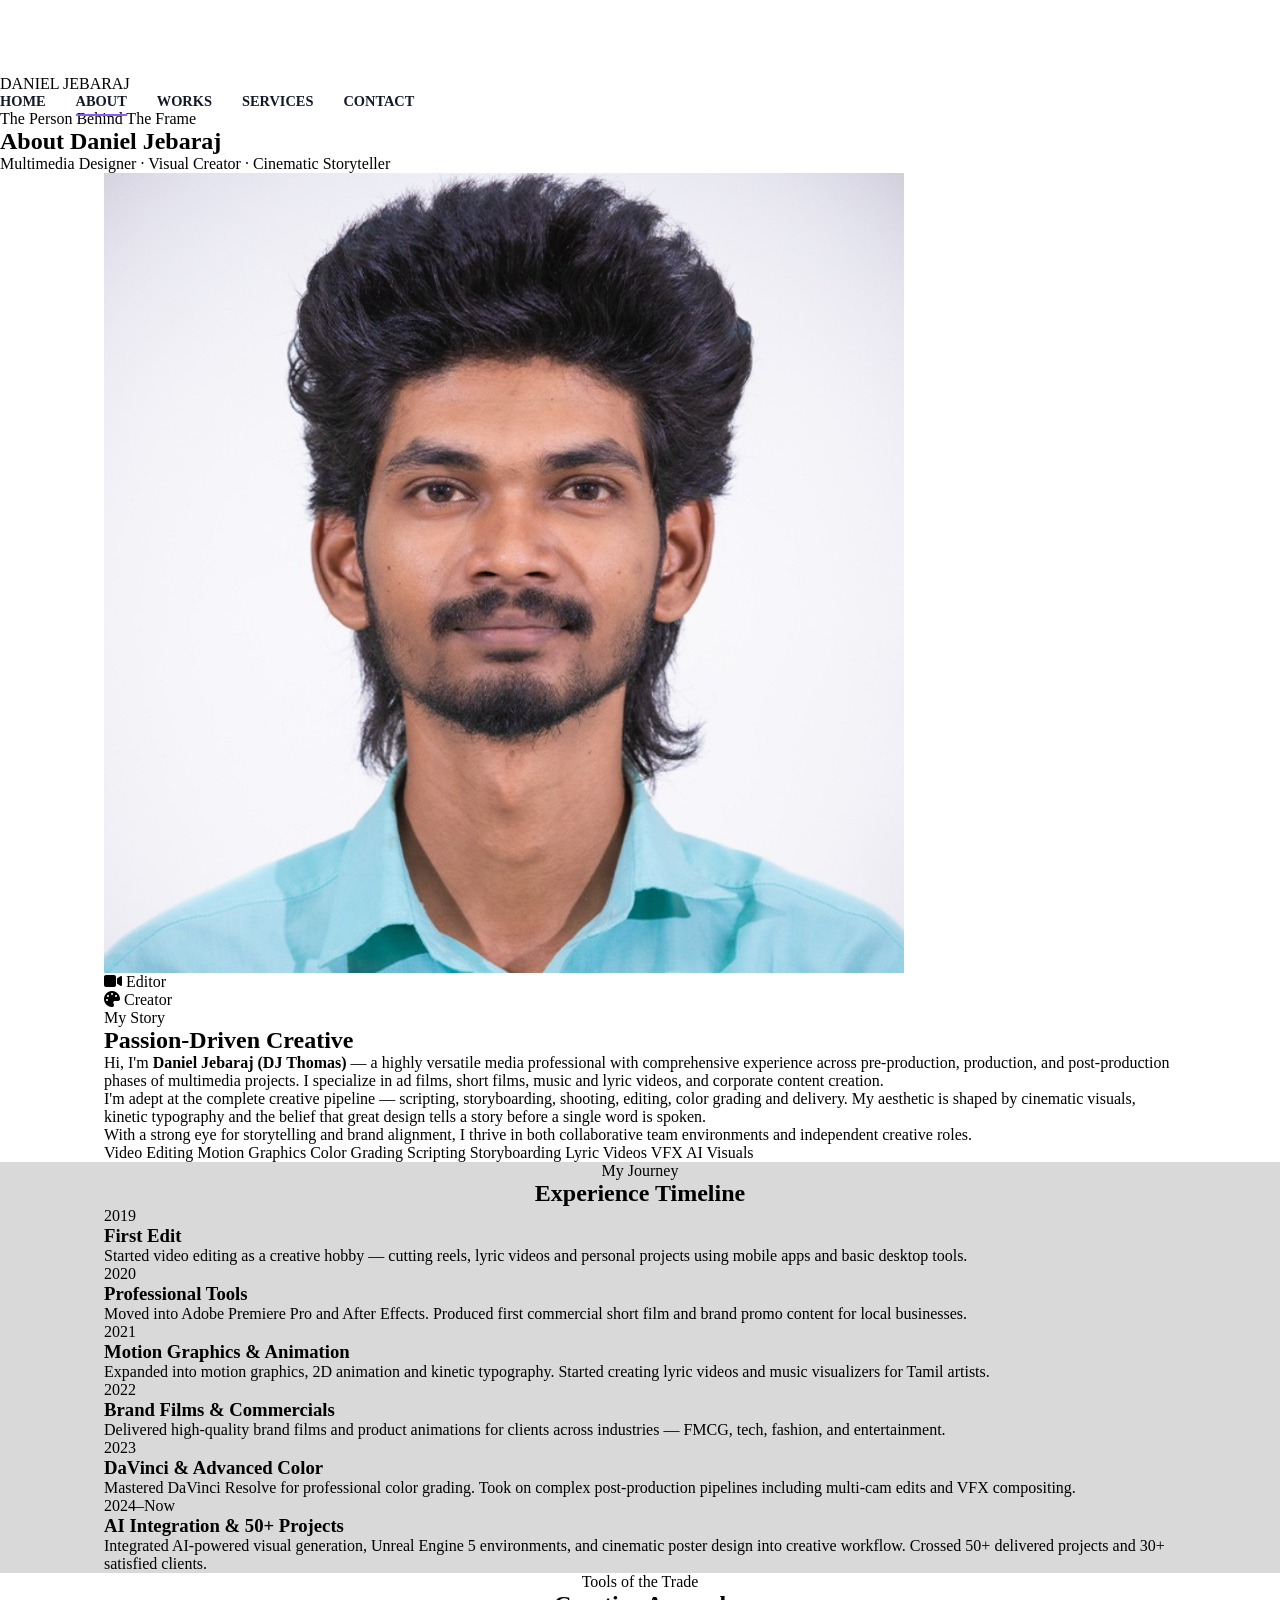
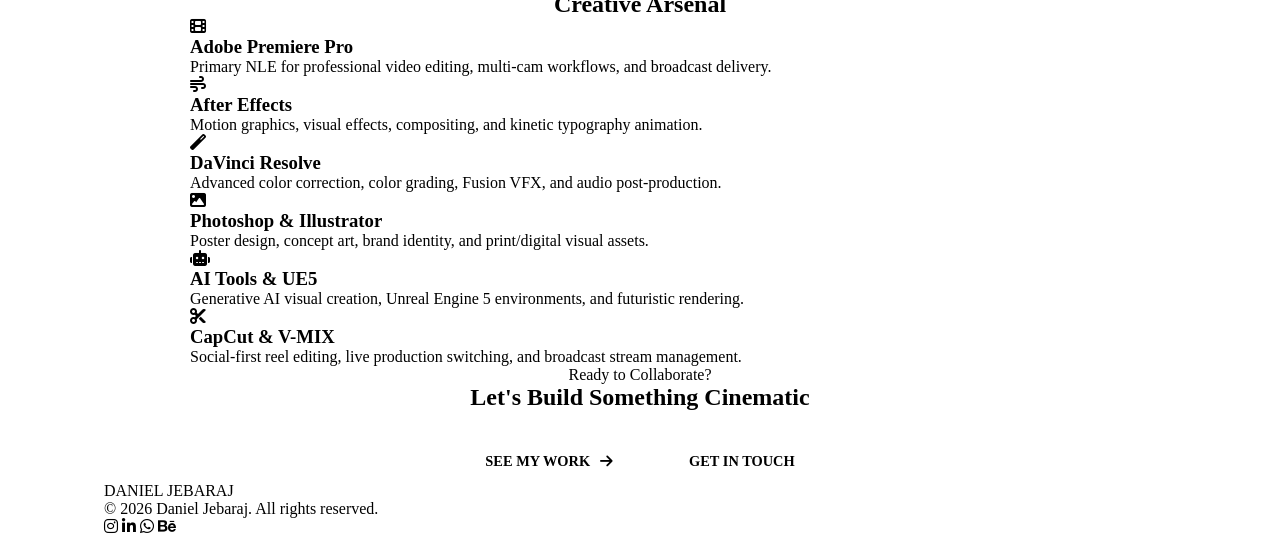
==== about.html @ 0eb53fac "Initial commit - DJ Creative Core" ====
<!DOCTYPE html>
<html lang="en">
<head>
  <meta charset="UTF-8" />
  <meta name="viewport" content="width=device-width, initial-scale=1.0" />
  <title>About – Daniel Jebaraj | Multimedia Designer</title>
  <meta name="description" content="Learn about Daniel Jebaraj (DJ Thomas), Multimedia Designer and Visual Creator specializing in motion graphics, video editing, and cinematic storytelling." />
  <link rel="preconnect" href="https://fonts.googleapis.com">
  <link rel="preconnect" href="https://fonts.gstatic.com" crossorigin>
  <link href="https://fonts.googleapis.com/css2?family=Outfit:wght@300;400;500;600;700;800;900&display=swap" rel="stylesheet">
  <link rel="stylesheet" href="https://cdnjs.cloudflare.com/ajax/libs/font-awesome/6.4.0/css/all.min.css">
  <link rel="stylesheet" href="style.css">
</head>
<body>
  <div class="cursor" id="cursor">
    <div class="cursor-ring" id="cursor-ring"></div>
    <div class="cursor-dot" id="cursor-dot"></div>
    <div class="cursor-text" id="cursor-text"></div>
  </div>
  <div class="noise-overlay"></div>
  <div class="bg-grid"></div>
  <div class="particles-container" id="particles"></div>

  <!-- Navbar -->
  <nav class="navbar" id="navbar">
    <div class="nav-logo"><span class="logo-text">DANIEL <span class="accent">JEBARAJ</span></span></div>
    <div class="nav-links" id="nav-links">
      <a href="index.html" class="nav-link">Home</a>
      <a href="about.html" class="nav-link active">About</a>
      <a href="works.html" class="nav-link">Works</a>
      <a href="services.html" class="nav-link">Services</a>
      <a href="index.html#contact" class="nav-link">Contact</a>
    </div>
    <div class="nav-menu-btn" id="menu-btn"><span></span><span></span><span></span></div>
  </nav>

  <!-- Hero -->
  <section class="subpage-hero">
    <div class="hero-glow hero-glow-1"></div>
    <p class="section-eyebrow" data-reveal>The Person Behind The Frame</p>
    <h1 data-reveal>About <span class="gradient-text">Daniel Jebaraj</span></h1>
    <p data-reveal>Multimedia Designer · Visual Creator · Cinematic Storyteller</p>
  </section>

  <!-- Bio + Portrait -->
  <section class="section-padding">
    <div class="container">
      <div class="about-grid">
        <div class="about-img-col" data-scroll-reveal="left">
          <div class="about-img-frame">
            <img src="profile.png" alt="Daniel Jebaraj" class="about-portrait">
            <div class="about-img-border"></div>
            <div class="about-badge badge-a glass"><i class="fas fa-video"></i> Editor</div>
            <div class="about-badge badge-b glass"><i class="fas fa-palette"></i> Creator</div>
          </div>
        </div>
        <div class="about-text-col" data-scroll-reveal="right">
          <p class="section-eyebrow">My Story</p>
          <h2 class="section-title">Passion-Driven <span class="gradient-text">Creative</span></h2>
          <p class="body-text">
            Hi, I'm <strong>Daniel Jebaraj (DJ Thomas)</strong> — a highly versatile media professional with comprehensive experience across pre-production, production, and post-production phases of multimedia projects. I specialize in ad films, short films, music and lyric videos, and corporate content creation.
          </p>
          <p class="body-text">
            I'm adept at the complete creative pipeline — scripting, storyboarding, shooting, editing, color grading and delivery. My aesthetic is shaped by cinematic visuals, kinetic typography and the belief that great design tells a story before a single word is spoken.
          </p>
          <p class="body-text">
            With a strong eye for storytelling and brand alignment, I thrive in both collaborative team environments and independent creative roles.
          </p>
          <div class="skill-tags">
            <span class="skill-tag">Video Editing</span>
            <span class="skill-tag">Motion Graphics</span>
            <span class="skill-tag">Color Grading</span>
            <span class="skill-tag">Scripting</span>
            <span class="skill-tag">Storyboarding</span>
            <span class="skill-tag">Lyric Videos</span>
            <span class="skill-tag">VFX</span>
            <span class="skill-tag">AI Visuals</span>
          </div>
        </div>
      </div>
    </div>
  </section>

  <!-- Journey Timeline -->
  <section class="section-padding" style="background: rgba(0,0,0,0.15);">
    <div class="container">
      <div class="section-header" style="text-align:center;" data-scroll-reveal>
        <p class="section-eyebrow">My Journey</p>
        <h2 class="section-title">Experience <span class="gradient-text">Timeline</span></h2>
      </div>
      <div class="timeline-container">
        <div class="timeline-item timeline-left" data-scroll-reveal>
          <div class="timeline-content">
            <div class="timeline-date">2019</div>
            <h3>First Edit</h3>
            <p>Started video editing as a creative hobby — cutting reels, lyric videos and personal projects using mobile apps and basic desktop tools.</p>
          </div>
        </div>
        <div class="timeline-item timeline-right" data-scroll-reveal>
          <div class="timeline-content">
            <div class="timeline-date">2020</div>
            <h3>Professional Tools</h3>
            <p>Moved into Adobe Premiere Pro and After Effects. Produced first commercial short film and brand promo content for local businesses.</p>
          </div>
        </div>
        <div class="timeline-item timeline-left" data-scroll-reveal>
          <div class="timeline-content">
            <div class="timeline-date">2021</div>
            <h3>Motion Graphics & Animation</h3>
            <p>Expanded into motion graphics, 2D animation and kinetic typography. Started creating lyric videos and music visualizers for Tamil artists.</p>
          </div>
        </div>
        <div class="timeline-item timeline-right" data-scroll-reveal>
          <div class="timeline-content">
            <div class="timeline-date">2022</div>
            <h3>Brand Films & Commercials</h3>
            <p>Delivered high-quality brand films and product animations for clients across industries — FMCG, tech, fashion, and entertainment.</p>
          </div>
        </div>
        <div class="timeline-item timeline-left" data-scroll-reveal>
          <div class="timeline-content">
            <div class="timeline-date">2023</div>
            <h3>DaVinci & Advanced Color</h3>
            <p>Mastered DaVinci Resolve for professional color grading. Took on complex post-production pipelines including multi-cam edits and VFX compositing.</p>
          </div>
        </div>
        <div class="timeline-item timeline-right" data-scroll-reveal>
          <div class="timeline-content">
            <div class="timeline-date">2024–Now</div>
            <h3>AI Integration & 50+ Projects</h3>
            <p>Integrated AI-powered visual generation, Unreal Engine 5 environments, and cinematic poster design into creative workflow. Crossed 50+ delivered projects and 30+ satisfied clients.</p>
          </div>
        </div>
      </div>
    </div>
  </section>

  <!-- Software Stack -->
  <section class="section-padding">
    <div class="container">
      <div class="section-header" style="text-align:center;" data-scroll-reveal>
        <p class="section-eyebrow">Tools of the Trade</p>
        <h2 class="section-title">Creative <span class="gradient-text">Arsenal</span></h2>
      </div>
      <div class="services-grid-premium" style="max-width:900px;margin:0 auto;">
        <div class="service-card-premium glass" data-scroll-reveal>
          <div class="service-icon-wrap"><i class="fas fa-film"></i></div>
          <h3>Adobe Premiere Pro</h3>
          <p>Primary NLE for professional video editing, multi-cam workflows, and broadcast delivery.</p>
        </div>
        <div class="service-card-premium glass" data-scroll-reveal>
          <div class="service-icon-wrap"><i class="fas fa-wind"></i></div>
          <h3>After Effects</h3>
          <p>Motion graphics, visual effects, compositing, and kinetic typography animation.</p>
        </div>
        <div class="service-card-premium glass" data-scroll-reveal>
          <div class="service-icon-wrap"><i class="fas fa-magic"></i></div>
          <h3>DaVinci Resolve</h3>
          <p>Advanced color correction, color grading, Fusion VFX, and audio post-production.</p>
        </div>
        <div class="service-card-premium glass" data-scroll-reveal>
          <div class="service-icon-wrap"><i class="fas fa-image"></i></div>
          <h3>Photoshop & Illustrator</h3>
          <p>Poster design, concept art, brand identity, and print/digital visual assets.</p>
        </div>
        <div class="service-card-premium glass" data-scroll-reveal>
          <div class="service-icon-wrap"><i class="fas fa-robot"></i></div>
          <h3>AI Tools & UE5</h3>
          <p>Generative AI visual creation, Unreal Engine 5 environments, and futuristic rendering.</p>
        </div>
        <div class="service-card-premium glass" data-scroll-reveal>
          <div class="service-icon-wrap"><i class="fas fa-cut"></i></div>
          <h3>CapCut & V-MIX</h3>
          <p>Social-first reel editing, live production switching, and broadcast stream management.</p>
        </div>
      </div>
    </div>
  </section>

  <!-- CTA -->
  <section class="section-padding" style="text-align:center;">
    <div class="container" data-scroll-reveal>
      <p class="section-eyebrow">Ready to Collaborate?</p>
      <h2 class="section-title">Let's Build Something <span class="gradient-text">Cinematic</span></h2>
      <div style="display:flex;gap:16px;justify-content:center;margin-top:30px;flex-wrap:wrap;">
        <a href="works.html" class="btn btn-primary magnetic"><span>See My Work</span><i class="fas fa-arrow-right btn-arrow"></i></a>
        <a href="index.html#contact" class="btn btn-glass magnetic"><span>Get In Touch</span></a>
      </div>
    </div>
  </section>

  <!-- Footer -->
  <footer class="footer-premium">
    <div class="container footer-inner">
      <span class="footer-logo">DANIEL <span class="accent">JEBARAJ</span></span>
      <p class="footer-copy">&copy; <span id="year"></span> Daniel Jebaraj. All rights reserved.</p>
      <div class="footer-socials">
        <a href="https://www.instagram.com/_it.s_me_dj/" target="_blank" class="footer-social magnetic"><i class="fab fa-instagram"></i></a>
        <a href="https://in.linkedin.com/in/daniel-mariya-thomas-a54a65322" target="_blank" class="footer-social magnetic"><i class="fab fa-linkedin-in"></i></a>
        <a href="https://wa.me/916383006957" target="_blank" class="footer-social magnetic"><i class="fab fa-whatsapp"></i></a>
        <a href="https://www.behance.net/dj_king_desiger" target="_blank" class="footer-social magnetic"><i class="fab fa-behance"></i></a>
      </div>
    </div>
  </footer>
  <script src="main.js"></script>
</body>
</html>
---- style.css ----
/* ═══════════════════════════════════════════════════════════════════
   DANIEL JEBARAJ – Light Theme Interface
   ═══════════════════════════════════════════════════════════════════ */

/* ─── CSS Variables ─── */
:root {
  --purple: #8B5CF6;
  --purple-dark: #7C3AED;
  --bg-light: #FFFFFF;
  --text-main: #111827;
  --text-muted: #4B5563;
  --card-bg: #111827;
  --card-icon: #A78BFA;
  --font-sans: 'Inter', sans-serif;
  --font-display: 'Oswald', 'Inter', sans-serif;
}

/* ─── Reset & Base ─── */
*, *::before, *::after { margin:0; padding:0; box-sizing:border-box; }
html { scroll-behavior: smooth; font-size: 16px; }

body.light-theme {
  font-family: var(--font-sans);
  background: var(--bg-light);
  color: var(--text-main);
  line-height: 1.5;
  overflow-x: hidden;
}

a { text-decoration: none; color: inherit; }
img { max-width: 100%; display: block; }
.container { max-width: 1200px; margin: 0 auto; padding: 0 5%; }

/* ─── Navbar ─── */
.navbar.light-nav {
  display: flex;
  align-items: center;
  justify-content: space-between;
  padding: 30px 5%;
  background: var(--bg-light);
}

.nav-brand {
  display: flex;
  align-items: center;
  gap: 15px;
}

.nav-logo-mark {
  font-size: 2.5rem;
  font-weight: 900;
  display: flex;
  align-items: center;
  line-height: 1;
}

.nav-logo-mark .d {
  color: var(--text-main);
}
.nav-logo-mark .j {
  color: var(--purple);
}

.nav-logo-text {
  display: flex;
  flex-direction: column;
}

.nav-name {
  font-size: 1.1rem;
  font-weight: 700;
  letter-spacing: 0.5px;
  line-height: 1.2;
}

.nav-sub {
  font-size: 1.1rem;
  font-weight: 600;
  color: var(--purple-dark);
  line-height: 1.2;
}

.nav-tag {
  font-size: 0.6rem;
  text-transform: uppercase;
  letter-spacing: 0.5px;
  color: var(--text-muted);
  margin-top: 2px;
}

.nav-links {
  display: flex;
  gap: 30px;
}

.nav-link {
  font-size: 0.9rem;
  font-weight: 600;
  color: var(--text-main);
  text-transform: uppercase;
  transition: color 0.3s;
  position: relative;
}

.nav-link:hover, .nav-link.active {
  color: var(--text-main);
}

.nav-link.active::after {
  content: '';
  position: absolute;
  bottom: -6px;
  left: 0;
  width: 100%;
  height: 2px;
  background: var(--purple);
}

/* ─── Hero Section ─── */
.hero-light {
  padding: 60px 0 100px;
}

.hero-grid {
  display: grid;
  grid-template-columns: 1fr 1fr;
  align-items: center;
  gap: 40px;
}

.hero-content {
  padding-right: 40px;
}

.hero-greeting {
  font-size: 1.2rem;
  font-weight: 500;
  color: var(--text-main);
  margin-bottom: 20px;
}

.hero-huge-title {
  font-family: var(--font-display);
  font-size: clamp(4rem, 8vw, 7.5rem);
  font-weight: 800;
  line-height: 0.9;
  text-transform: uppercase;
  margin-bottom: 30px;
}

.word-design {
  color: var(--text-main);
}

.word-animate {
  color: var(--purple);
}

.word-inspire {
  background: linear-gradient(to right, #EC4899, #F97316);
  -webkit-background-clip: text;
  background-clip: text;
  color: transparent;
}

.hero-divider {
  width: 60px;
  height: 3px;
  background: var(--purple);
  margin-bottom: 25px;
}

.hero-description {
  font-size: 1.2rem;
  color: var(--text-main);
  line-height: 1.5;
  margin-bottom: 40px;
  font-weight: 400;
}

.hero-actions {
  display: flex;
  gap: 20px;
  flex-wrap: wrap;
}

.btn {
  display: inline-flex;
  align-items: center;
  gap: 10px;
  padding: 12px 30px;
  border-radius: 50px;
  font-size: 0.9rem;
  font-weight: 600;
  text-transform: uppercase;
  cursor: pointer;
  transition: all 0.3s ease;
}

.btn-purple {
  background: var(--purple);
  color: #fff;
  border: 2px solid var(--purple);
}

.btn-purple:hover {
  background: var(--purple-dark);
  border-color: var(--purple-dark);
}

.btn-purple i {
  background: #fff;
  color: var(--purple);
  border-radius: 50%;
  width: 24px;
  height: 24px;
  display: flex;
  align-items: center;
  justify-content: center;
  font-size: 0.8rem;
}

.btn-outline {
  background: transparent;
  color: var(--text-main);
  border: 1px solid var(--text-main);
}

.btn-outline:hover {
  background: var(--text-main);
  color: #fff;
}

/* ─── Hero Image ─── */
.hero-image {
  position: relative;
  display: flex;
  justify-content: center;
}

.profile-cutout {
  max-height: 700px;
  width: auto;
  object-fit: contain;
  /* Add a soft fade at the bottom if needed */
  -webkit-mask-image: linear-gradient(to top, transparent 5%, black 25%);
  mask-image: linear-gradient(to top, transparent 5%, black 25%);
}


/* ─── Services Section ─── */
.services-light {
  padding: 60px 0;
}

.services-header {
  margin-bottom: 40px;
}

.services-eyebrow {
  color: var(--purple);
  font-size: 0.9rem;
  font-weight: 700;
  text-transform: uppercase;
  margin-bottom: 5px;
}

.services-title {
  font-size: 1.5rem;
  font-weight: 700;
  color: var(--text-main);
}

.services-card-grid {
  display: grid;
  grid-template-columns: repeat(auto-fit, minmax(180px, 1fr));
  gap: 20px;
}

.service-dark-card {
  background: var(--card-bg);
  border-radius: 12px;
  padding: 30px 20px;
  color: #fff;
  display: flex;
  flex-direction: column;
  transition: transform 0.3s;
}

.service-dark-card:hover {
  transform: translateY(-5px);
}

.service-icon {
  margin-bottom: 20px;
  font-size: 2rem;
  color: var(--card-icon);
}

.service-dark-card h3 {
  font-size: 0.95rem;
  font-weight: 600;
  margin-bottom: 15px;
  letter-spacing: 0.5px;
  text-transform: uppercase;
}

.service-dark-card p {
  font-size: 0.85rem;
  color: #D1D5DB; /* light gray */
  line-height: 1.5;
}

/* Responsive */
@media (max-width: 1024px) {
  .hero-huge-title {
    font-size: clamp(3rem, 6vw, 5rem);
  }
}

@media (max-width: 768px) {
  .navbar.light-nav {
    flex-direction: column;
    align-items: flex-start;
    gap: 20px;
  }
  .nav-links {
    flex-wrap: wrap;
    gap: 15px;
  }
  .hero-grid {
    grid-template-columns: 1fr;
  }
  .hero-content {
    padding-right: 0;
    text-align: center;
  }
  .hero-divider {
    margin: 0 auto 25px;
  }
  .hero-actions {
    justify-content: center;
  }
  .services-card-grid {
    grid-template-columns: repeat(2, 1fr);
  }
}

@media (max-width: 480px) {
  .services-card-grid {
    grid-template-columns: 1fr;
  }
}
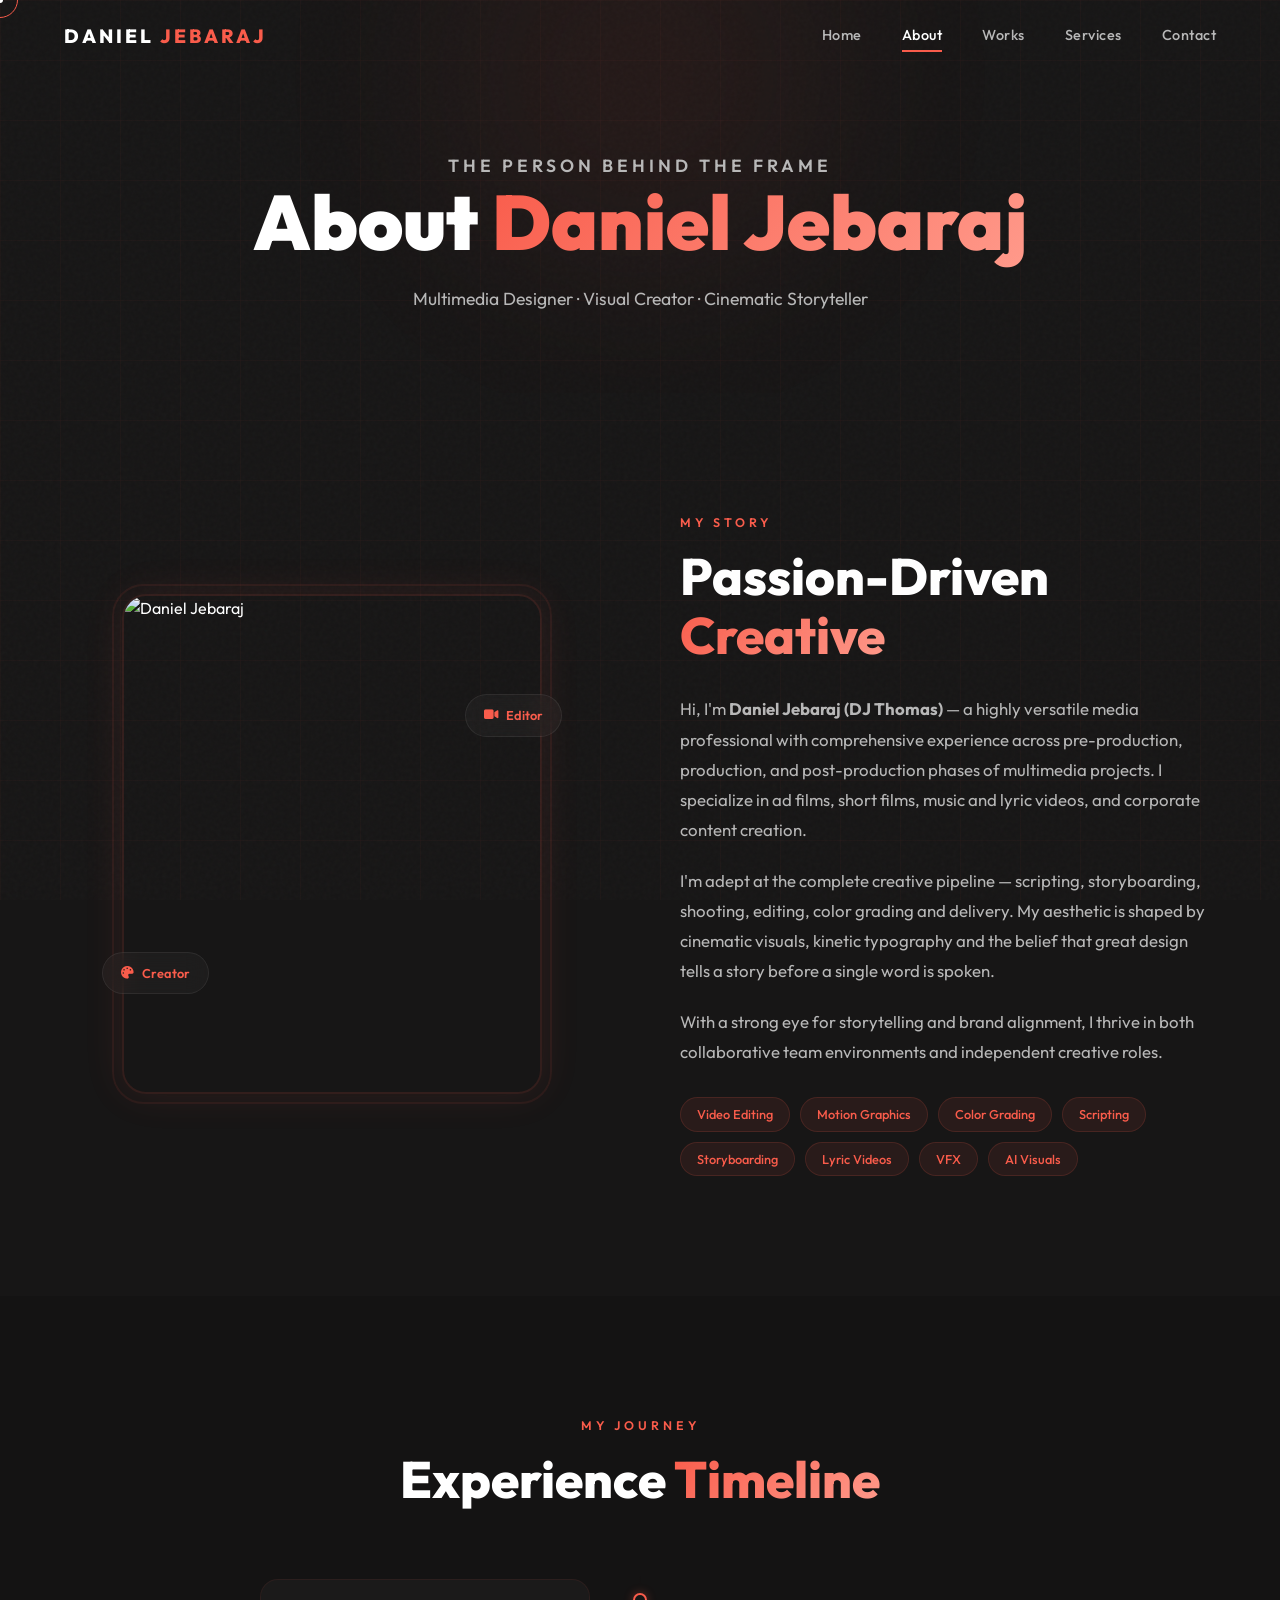
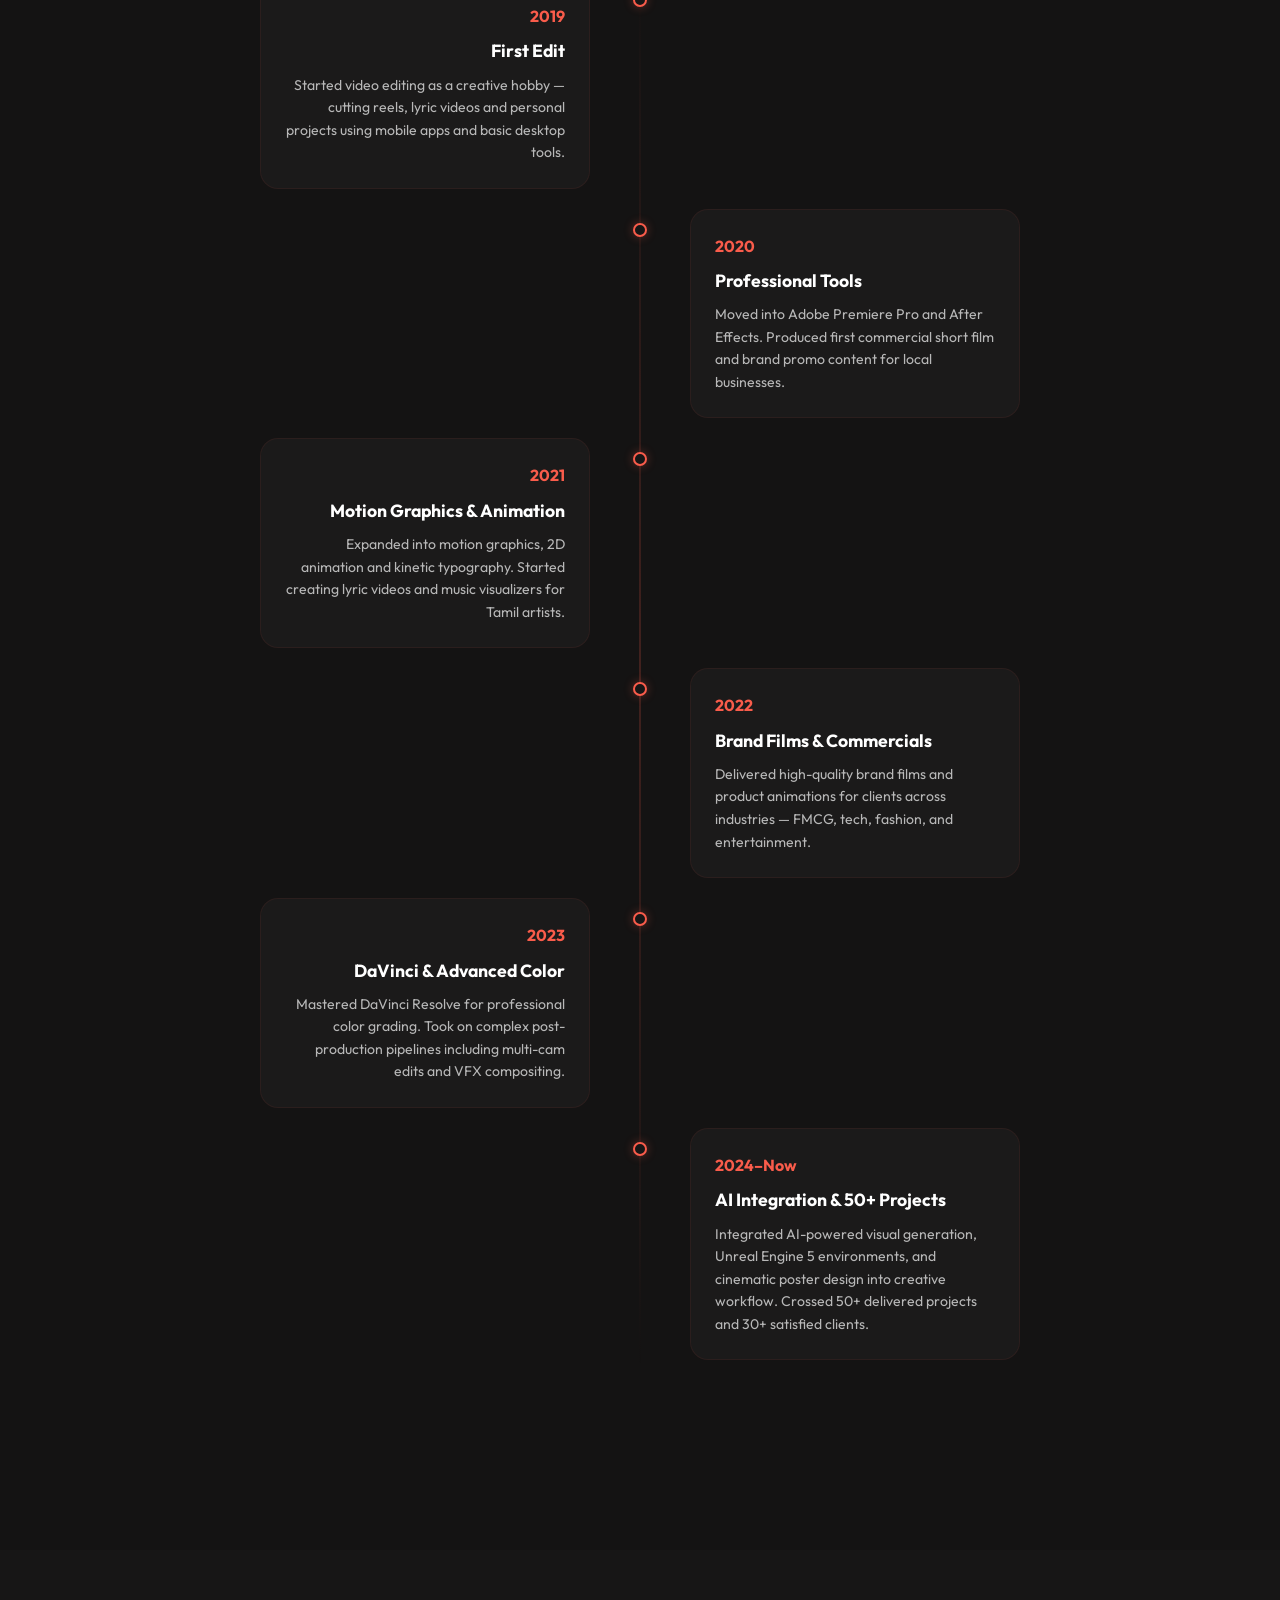
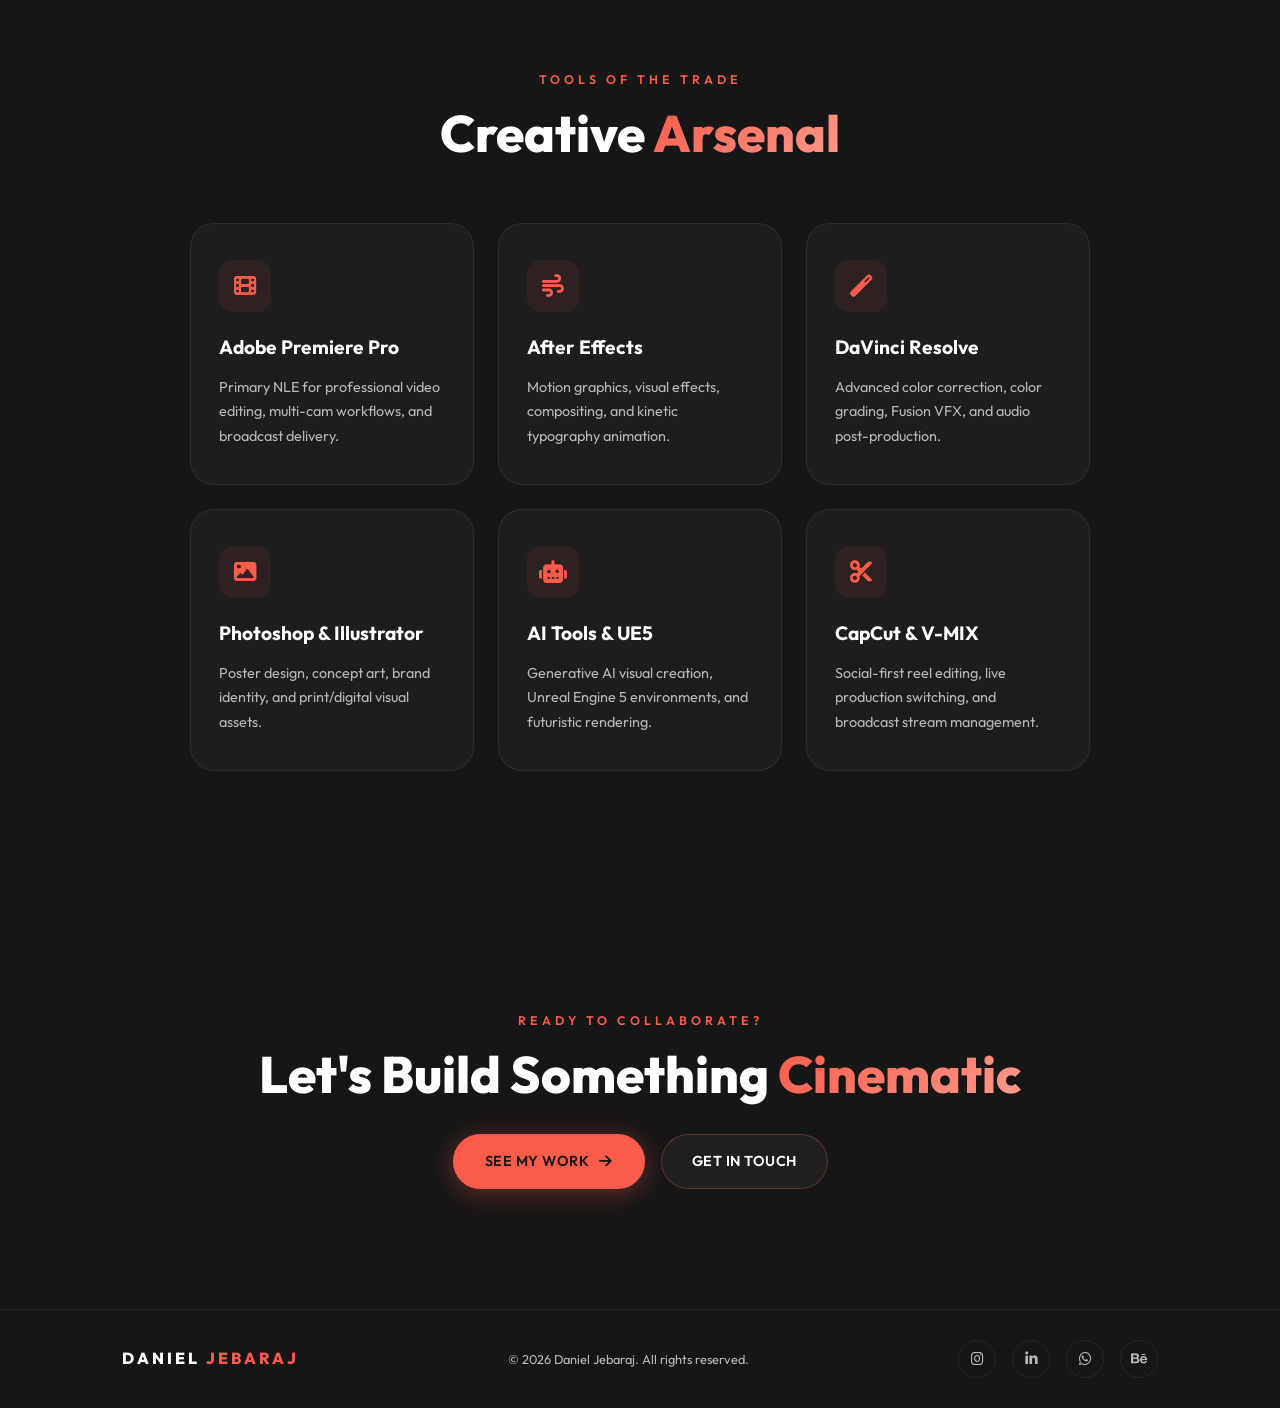
==== commit 4e17c5b5: "Update profile image sources for about sections" ====
--- a/about.html
+++ b/about.html
@@ -48,7 +48,7 @@
       <div class="about-grid">
         <div class="about-img-col" data-scroll-reveal="left">
           <div class="about-img-frame">
-            <img src="profile.png" alt="Daniel Jebaraj" class="about-portrait">
+            <img src="profile3.png" alt="Daniel Jebaraj" class="about-portrait">
             <div class="about-img-border"></div>
             <div class="about-badge badge-a glass"><i class="fas fa-video"></i> Editor</div>
             <div class="about-badge badge-b glass"><i class="fas fa-palette"></i> Creator</div>
--- a/style.css
+++ b/style.css
@@ -1,353 +1,893 @@
 /* ═══════════════════════════════════════════════════════════════════
-   DANIEL JEBARAJ – Light Theme Interface
+   DANIEL JEBARAJ – Premium Portfolio CSS
+   Army Black #171616 | Algerian Coral #F95C4B
    ═══════════════════════════════════════════════════════════════════ */
 
 /* ─── CSS Variables ─── */
 :root {
-  --purple: #8B5CF6;
-  --purple-dark: #7C3AED;
-  --bg-light: #FFFFFF;
-  --text-main: #111827;
-  --text-muted: #4B5563;
-  --card-bg: #111827;
-  --card-icon: #A78BFA;
-  --font-sans: 'Inter', sans-serif;
-  --font-display: 'Oswald', 'Inter', sans-serif;
+  --coral: #F95C4B;
+  --coral-dark: #D44738;
+  --coral-glow: rgba(249, 92, 75, 0.35);
+  --coral-subtle: rgba(249, 92, 75, 0.08);
+  --bg: #171616;
+  --bg-2: #1e1c1c;
+  --glass: rgba(255,255,255,0.03);
+  --glass-border: rgba(255,255,255,0.07);
+  --white: #FFFFFF;
+  --gray: #B8B8B8;
+  --gray-dim: #666;
+  --font: 'Outfit', sans-serif;
+  --ease-out: cubic-bezier(0.16, 1, 0.3, 1);
+  --ease-in-out: cubic-bezier(0.76, 0, 0.24, 1);
+  --nav-h: 72px;
 }
 
 /* ─── Reset & Base ─── */
 *, *::before, *::after { margin:0; padding:0; box-sizing:border-box; }
 html { scroll-behavior: smooth; font-size: 16px; }
-
-body.light-theme {
-  font-family: var(--font-sans);
-  background: var(--bg-light);
-  color: var(--text-main);
-  line-height: 1.5;
+body {
+  font-family: var(--font);
+  background: var(--bg);
+  color: var(--white);
   overflow-x: hidden;
-}
-
+  cursor: none;
+  line-height: 1.6;
+}
 a { text-decoration: none; color: inherit; }
 img { max-width: 100%; display: block; }
-.container { max-width: 1200px; margin: 0 auto; padding: 0 5%; }
+.container { max-width: 1280px; margin: 0 auto; padding: 0 5%; }
+.section-padding { padding: 120px 0; }
+
+/* ─── Noise Texture ─── */
+.noise-overlay {
+  position: fixed; inset: 0; z-index: 1; pointer-events: none;
+  background-image: url("data:image/svg+xml,%3Csvg viewBox='0 0 256 256' xmlns='http://www.w3.org/2000/svg'%3E%3Cfilter id='noise'%3E%3CfeTurbulence type='fractalNoise' baseFrequency='0.9' numOctaves='4' stitchTiles='stitch'/%3E%3C/filter%3E%3Crect width='100%25' height='100%25' filter='url(%23noise)' opacity='1'/%3E%3C/svg%3E");
+  opacity: 0.025;
+}
+
+/* ─── Animated Grid Lines ─── */
+.bg-grid {
+  position: fixed; inset: 0; z-index: 0; pointer-events: none;
+  background-image:
+    linear-gradient(rgba(249,92,75,0.03) 1px, transparent 1px),
+    linear-gradient(90deg, rgba(249,92,75,0.03) 1px, transparent 1px);
+  background-size: 60px 60px;
+  animation: gridDrift 30s linear infinite;
+}
+@keyframes gridDrift {
+  0% { transform: translate(0,0); }
+  100% { transform: translate(60px, 60px); }
+}
+
+/* ─── Particles ─── */
+.particles-container {
+  position: fixed; inset: 0; z-index: 0; pointer-events: none; overflow: hidden;
+}
+.particle {
+  position: absolute;
+  width: 2px; height: 2px;
+  background: var(--coral);
+  border-radius: 50%;
+  opacity: 0;
+  animation: particleFloat linear infinite;
+}
+@keyframes particleFloat {
+  0% { opacity: 0; transform: translateY(0) scale(0); }
+  10% { opacity: 0.6; transform: translateY(-20px) scale(1); }
+  90% { opacity: 0.3; }
+  100% { opacity: 0; transform: translateY(-100vh) scale(0.5); }
+}
+
+/* ─── Custom Cursor ─── */
+.cursor {
+  position: fixed; top: 0; left: 0; z-index: 9999; pointer-events: none;
+  transform: translate(-50%, -50%);
+}
+.cursor-ring {
+  width: 36px; height: 36px;
+  border: 1.5px solid var(--coral);
+  border-radius: 50%;
+  position: absolute;
+  top: 50%; left: 50%;
+  transform: translate(-50%, -50%);
+  transition: width 0.4s var(--ease-out), height 0.4s var(--ease-out), opacity 0.3s, background 0.3s;
+}
+.cursor-dot {
+  width: 6px; height: 6px;
+  background: var(--white);
+  border-radius: 50%;
+  position: absolute;
+  top: 50%; left: 50%;
+  transform: translate(-50%, -50%);
+  transition: transform 0.2s var(--ease-out), background 0.3s;
+}
+.cursor-text {
+  position: absolute;
+  white-space: nowrap;
+  font-size: 0.7rem;
+  font-weight: 600;
+  letter-spacing: 1.5px;
+  text-transform: uppercase;
+  color: var(--white);
+  top: 50%; left: 50%;
+  transform: translate(-50%, -50%);
+  opacity: 0;
+  transition: opacity 0.3s;
+  pointer-events: none;
+}
+.cursor.hover .cursor-ring { width: 60px; height: 60px; background: var(--coral-subtle); border-color: var(--coral); }
+.cursor.hover .cursor-dot { transform: translate(-50%,-50%) scale(0); }
+.cursor.hover .cursor-text { opacity: 1; }
+.cursor.clicking .cursor-ring { width: 28px; height: 28px; }
 
 /* ─── Navbar ─── */
-.navbar.light-nav {
-  display: flex;
-  align-items: center;
-  justify-content: space-between;
-  padding: 30px 5%;
-  background: var(--bg-light);
-}
-
-.nav-brand {
-  display: flex;
-  align-items: center;
-  gap: 15px;
-}
-
-.nav-logo-mark {
-  font-size: 2.5rem;
-  font-weight: 900;
-  display: flex;
-  align-items: center;
-  line-height: 1;
-}
-
-.nav-logo-mark .d {
-  color: var(--text-main);
-}
-.nav-logo-mark .j {
-  color: var(--purple);
-}
-
-.nav-logo-text {
-  display: flex;
-  flex-direction: column;
-}
-
-.nav-name {
-  font-size: 1.1rem;
-  font-weight: 700;
-  letter-spacing: 0.5px;
-  line-height: 1.2;
-}
-
-.nav-sub {
-  font-size: 1.1rem;
-  font-weight: 600;
-  color: var(--purple-dark);
-  line-height: 1.2;
-}
-
-.nav-tag {
-  font-size: 0.6rem;
-  text-transform: uppercase;
-  letter-spacing: 0.5px;
-  color: var(--text-muted);
-  margin-top: 2px;
-}
-
-.nav-links {
-  display: flex;
-  gap: 30px;
-}
-
+.navbar {
+  position: fixed; top: 0; left: 0; width: 100%; height: var(--nav-h); z-index: 1000;
+  display: flex; align-items: center; justify-content: space-between;
+  padding: 0 5%;
+  transition: background 0.5s, backdrop-filter 0.5s, border-bottom 0.5s;
+}
+.navbar.scrolled {
+  background: rgba(23,22,22,0.85);
+  backdrop-filter: blur(20px);
+  -webkit-backdrop-filter: blur(20px);
+  border-bottom: 1px solid var(--glass-border);
+}
+.nav-logo .logo-text {
+  font-weight: 800; font-size: 1.2rem; letter-spacing: 3px;
+}
+.nav-links { display: flex; gap: 40px; align-items: center; }
 .nav-link {
-  font-size: 0.9rem;
-  font-weight: 600;
-  color: var(--text-main);
-  text-transform: uppercase;
-  transition: color 0.3s;
-  position: relative;
-}
-
-.nav-link:hover, .nav-link.active {
-  color: var(--text-main);
-}
-
-.nav-link.active::after {
+  font-size: 0.9rem; font-weight: 500; color: var(--gray);
+  position: relative; transition: color 0.3s; letter-spacing: 0.5px;
+}
+.nav-link::after {
   content: '';
-  position: absolute;
-  bottom: -6px;
-  left: 0;
-  width: 100%;
-  height: 2px;
-  background: var(--purple);
-}
-
-/* ─── Hero Section ─── */
-.hero-light {
-  padding: 60px 0 100px;
-}
-
-.hero-grid {
+  position: absolute; bottom: -4px; left: 0;
+  width: 0; height: 1.5px;
+  background: var(--coral);
+  transition: width 0.4s var(--ease-out);
+}
+.nav-link:hover, .nav-link.active { color: var(--white); }
+.nav-link:hover::after, .nav-link.active::after { width: 100%; }
+.btn-nav-inline {
+  padding: 8px 20px; border: 1px solid var(--coral); border-radius: 30px;
+  color: var(--coral); font-size: 0.85rem;
+  transition: background 0.3s, color 0.3s;
+}
+.btn-nav-inline:hover { background: var(--coral); color: var(--bg); }
+.nav-menu-btn {
+  display: none; flex-direction: column; gap: 5px; cursor: pointer;
+}
+.nav-menu-btn span {
+  display: block; width: 26px; height: 2px;
+  background: var(--white); border-radius: 2px;
+  transition: transform 0.4s, opacity 0.4s;
+}
+.accent { color: var(--coral); }
+
+/* ─── Buttons ─── */
+.btn {
+  display: inline-flex; align-items: center; gap: 10px;
+  padding: 14px 30px; border-radius: 50px;
+  font-family: var(--font); font-size: 0.9rem; font-weight: 600;
+  letter-spacing: 0.5px; text-transform: uppercase;
+  cursor: none; transition: all 0.4s var(--ease-out);
+  position: relative; overflow: hidden;
+}
+.btn-primary {
+  background: var(--coral); color: var(--bg);
+  border: 2px solid var(--coral);
+  box-shadow: 0 4px 25px var(--coral-glow);
+}
+.btn-primary::before {
+  content: '';
+  position: absolute; inset: 0;
+  background: var(--white);
+  transform: translateX(-105%);
+  transition: transform 0.5s var(--ease-in-out);
+  z-index: 0;
+}
+.btn-primary:hover::before { transform: translateX(0); }
+.btn-primary:hover { color: var(--bg); box-shadow: 0 8px 40px var(--coral-glow); }
+.btn-primary span, .btn-primary i { position: relative; z-index: 1; }
+.btn-glass {
+  background: rgba(255,255,255,0.04);
+  border: 1.5px solid rgba(249,92,75,0.3);
+  color: var(--white);
+  backdrop-filter: blur(10px);
+}
+.btn-glass:hover {
+  border-color: var(--coral);
+  box-shadow: 0 0 20px var(--coral-glow), inset 0 0 20px rgba(249,92,75,0.05);
+  transform: translateY(-2px);
+}
+.btn-arrow {
+  transition: transform 0.4s var(--ease-out);
+}
+.btn:hover .btn-arrow { transform: translateX(4px); }
+
+/* ─── Magnetic Button ─── */
+.magnetic { transform-style: preserve-3d; }
+
+/* ─── Section Common ─── */
+.section-eyebrow {
+  font-size: 0.78rem; font-weight: 600; letter-spacing: 4px;
+  text-transform: uppercase; color: var(--coral);
+  margin-bottom: 14px;
+}
+.section-title {
+  font-size: clamp(2.2rem, 4vw, 3.5rem);
+  font-weight: 800; line-height: 1.15;
+  margin-bottom: 30px;
+}
+.gradient-text {
+  background: linear-gradient(135deg, var(--coral), #ff9a8b);
+  -webkit-background-clip: text; background-clip: text;
+  color: transparent;
+}
+.section-header { margin-bottom: 60px; }
+.section-cta { text-align: center; margin-top: 60px; }
+.body-text { color: var(--gray); font-size: 1.05rem; line-height: 1.8; margin-bottom: 20px; }
+.glass {
+  background: var(--glass);
+  backdrop-filter: blur(12px);
+  -webkit-backdrop-filter: blur(12px);
+  border: 1px solid var(--glass-border);
+}
+
+/* ─── Scroll Reveal ─── */
+[data-scroll-reveal], [data-reveal], [data-reveal-line] {
+  opacity: 0; transform: translateY(32px);
+  transition: opacity 0.9s var(--ease-out), transform 0.9s var(--ease-out);
+}
+[data-scroll-reveal="left"] { transform: translateX(-40px); }
+[data-scroll-reveal="right"] { transform: translateX(40px); }
+.revealed {
+  opacity: 1 !important;
+  transform: translate(0, 0) !important;
+}
+
+/* ─── HERO ─── */
+.hero-section {
+  position: relative; z-index: 2;
+  min-height: 100vh;
   display: grid;
   grid-template-columns: 1fr 1fr;
   align-items: center;
-  gap: 40px;
-}
-
-.hero-content {
-  padding-right: 40px;
-}
-
-.hero-greeting {
-  font-size: 1.2rem;
-  font-weight: 500;
-  color: var(--text-main);
+  gap: 60px;
+  padding: calc(var(--nav-h) + 60px) 5% 60px;
+  overflow: hidden;
+}
+.hero-glow {
+  position: absolute; border-radius: 50%; filter: blur(120px); pointer-events: none; z-index: 0;
+}
+.hero-glow-1 { width: 500px; height: 500px; background: var(--coral); opacity: 0.12; top: -150px; left: -150px; }
+.hero-glow-2 { width: 400px; height: 400px; background: var(--coral-dark); opacity: 0.1; bottom: -100px; right: -100px; animation: floatGlow 8s ease-in-out infinite; }
+@keyframes floatGlow {
+  0%,100% { transform: translate(0,0); }
+  50% { transform: translate(-30px, -30px); }
+}
+.hero-left { position: relative; z-index: 2; }
+.hero-eyebrow {
+  font-size: 0.8rem; font-weight: 600; letter-spacing: 5px;
+  text-transform: uppercase; color: var(--coral); margin-bottom: 24px;
+}
+.hero-headline {
+  display: flex; flex-direction: column; gap: 0;
+  font-size: clamp(3.5rem, 7vw, 7rem);
+  font-weight: 900; line-height: 1.05; letter-spacing: -3px;
+  margin-bottom: 28px; overflow: hidden;
+}
+.headline-line {
+  display: block; overflow: hidden;
+}
+.line-inner {
+  display: block;
+  animation: lineReveal 1s var(--ease-out) both;
+}
+.headline-line:nth-child(1) .line-inner { animation-delay: 0.1s; }
+.headline-line:nth-child(2) .line-inner { animation-delay: 0.25s; }
+.headline-line:nth-child(3) .line-inner { animation-delay: 0.4s; }
+.accent-coral { color: var(--coral); text-shadow: 0 0 60px rgba(249,92,75,0.3); }
+@keyframes lineReveal {
+  from { transform: translateY(100%); opacity: 0; }
+  to { transform: translateY(0); opacity: 1; }
+}
+.hero-tagline {
+  font-size: 1.1rem; color: var(--gray); max-width: 440px;
+  line-height: 1.7; margin-bottom: 40px;
+}
+.hero-cta { display: flex; gap: 16px; flex-wrap: wrap; margin-bottom: 60px; }
+.hero-stats {
+  display: flex; align-items: center; gap: 24px;
+  padding: 20px 28px;
+  background: var(--glass); border: 1px solid var(--glass-border);
+  border-radius: 16px; width: fit-content;
+  backdrop-filter: blur(12px);
+}
+.stat-chip { display: flex; flex-direction: column; align-items: center; }
+.stat-chip .stat-num { font-size: 1.8rem; font-weight: 800; color: var(--coral); line-height: 1; }
+.stat-chip span:not(.stat-num):not(.stat-label) { font-size: 1.8rem; font-weight: 800; color: var(--coral); line-height: 1; vertical-align: top; }
+.stat-chip .stat-label { font-size: 0.7rem; color: var(--gray); letter-spacing: 1px; text-transform: uppercase; margin-top: 4px; }
+.stat-divider { width: 1px; height: 40px; background: var(--glass-border); }
+
+/* ─── Portrait ─── */
+.hero-right { position: relative; z-index: 2; display: flex; justify-content: center; align-items: center; }
+.portrait-wrapper {
+  position: relative; width: 440px; height: 520px;
+  display: flex; justify-content: center; align-items: center;
+}
+.orbit-ring {
+  position: absolute; border-radius: 50%;
+  border: 1px solid rgba(249,92,75,0.12);
+}
+.orbit-1 { width: 380px; height: 380px; animation: orbitSpin 20s linear infinite; }
+.orbit-2 { width: 480px; height: 480px; animation: orbitSpin 30s linear infinite reverse; border-style: dashed; }
+@keyframes orbitSpin { to { transform: rotate(360deg); } }
+.portrait-frame {
+  position: relative; z-index: 2;
+  width: 310px; height: 380px;
+  border-radius: 30px; overflow: hidden;
+  border: 2px solid rgba(249,92,75,0.2);
+  box-shadow: 0 0 60px rgba(249,92,75,0.15), 0 0 120px rgba(249,92,75,0.05);
+  animation: portraitFloat 6s ease-in-out infinite;
+  cursor: none;
+  transition: transform 0.3s var(--ease-out), box-shadow 0.3s;
+}
+.portrait-frame:hover {
+  transform: scale(1.03) translateY(-5px);
+  box-shadow: 0 0 80px rgba(249,92,75,0.25), 0 30px 60px rgba(0,0,0,0.5);
+}
+@keyframes portraitFloat {
+  0%,100% { transform: translateY(0px); }
+  50% { transform: translateY(-16px); }
+}
+.portrait-img { width: 100%; height: 100%; object-fit: cover; }
+.portrait-sweep {
+  position: absolute; top: 0; left: -100%; width: 60%; height: 100%;
+  background: linear-gradient(90deg, transparent, rgba(255,255,255,0.06), transparent);
+  animation: sweepLight 4s ease-in-out infinite 2s;
+}
+@keyframes sweepLight {
+  0% { left: -100%; opacity: 0; }
+  20% { opacity: 1; }
+  50% { left: 150%; opacity: 1; }
+  51%,100% { left: 150%; opacity: 0; }
+}
+.portrait-glow {
+  position: absolute; inset: 0;
+  background: radial-gradient(ellipse at bottom, rgba(249,92,75,0.08), transparent 70%);
+  pointer-events: none;
+}
+
+/* ─── Floating Software Icons ─── */
+.floating-icon {
+  position: absolute; z-index: 3;
+  display: flex; flex-direction: column; align-items: center; gap: 5px;
+  padding: 12px 14px;
+  background: rgba(23,22,22,0.85);
+  border: 1px solid rgba(249,92,75,0.15);
+  border-radius: 16px;
+  backdrop-filter: blur(12px);
+  font-size: 0.7rem; font-weight: 600; color: var(--gray);
+  letter-spacing: 0.5px; text-transform: uppercase;
+  cursor: none;
+  transition: border-color 0.3s, box-shadow 0.3s, transform 0.4s var(--ease-out);
+  user-select: none;
+}
+.floating-icon i { font-size: 1.4rem; color: var(--coral); margin-bottom: 2px; }
+.floating-icon:hover {
+  border-color: var(--coral); box-shadow: 0 0 20px var(--coral-glow);
+  transform: scale(1.1) !important;
+}
+.icon-premiere { top: 5%; right: -5%; animation: iconFloat1 7s ease-in-out infinite; }
+.icon-ae       { top: 30%; left: -8%; animation: iconFloat2 8s ease-in-out infinite 1s; }
+.icon-ps       { bottom: 20%; right: -8%; animation: iconFloat1 6.5s ease-in-out infinite 0.5s; }
+.icon-ai       { top: 60%; left: -5%; animation: iconFloat2 9s ease-in-out infinite 2s; }
+.icon-davinci  { bottom: 5%; left: 15%; animation: iconFloat1 7.5s ease-in-out infinite 1.5s; }
+.icon-capcut   { top: 12%; left: 15%; animation: iconFloat2 8.5s ease-in-out infinite 0.8s; }
+@keyframes iconFloat1 {
+  0%,100% { transform: translateY(0px) rotate(-2deg); }
+  50% { transform: translateY(-18px) rotate(2deg); }
+}
+@keyframes iconFloat2 {
+  0%,100% { transform: translateY(0px) rotate(2deg); }
+  50% { transform: translateY(-14px) rotate(-2deg); }
+}
+
+/* ─── Scroll Indicator ─── */
+.scroll-indicator {
+  position: absolute; bottom: 40px; left: 50%;
+  transform: translateX(-50%);
+  display: flex; flex-direction: column; align-items: center; gap: 8px;
+  z-index: 3;
+  animation: fadeIn 1s 1.5s both;
+}
+.scroll-line {
+  width: 1px; height: 50px;
+  background: linear-gradient(to bottom, var(--coral), transparent);
+  animation: scrollPulse 2s ease-in-out infinite;
+}
+.scroll-indicator span {
+  font-size: 0.65rem; letter-spacing: 3px;
+  text-transform: uppercase; color: var(--gray);
+}
+@keyframes scrollPulse {
+  0%,100% { opacity: 0.4; transform: scaleY(1); }
+  50% { opacity: 1; transform: scaleY(1.2); }
+}
+@keyframes fadeIn { from { opacity: 0; } to { opacity: 1; } }
+
+/* ─── Marquee ─── */
+.marquee-section {
+  position: relative; z-index: 2;
+  padding: 24px 0;
+  border-top: 1px solid var(--glass-border);
+  border-bottom: 1px solid var(--glass-border);
+  background: linear-gradient(to right, var(--bg), rgba(249,92,75,0.03), var(--bg));
+  overflow: hidden;
+}
+.marquee-track { width: 100%; overflow: hidden; }
+.marquee-content {
+  display: inline-flex; gap: 40px; white-space: nowrap;
+  animation: marqueeScroll 30s linear infinite;
+}
+.marquee-content span { font-size: 0.95rem; font-weight: 500; color: var(--gray); letter-spacing: 1px; }
+.marquee-content .dot { color: var(--coral); font-size: 0.7rem; }
+@keyframes marqueeScroll {
+  from { transform: translateX(0); }
+  to { transform: translateX(-50%); }
+}
+
+/* ─── About Preview ─── */
+.about-preview { position: relative; z-index: 2; }
+.about-grid {
+  display: grid;
+  grid-template-columns: 1fr 1fr;
+  gap: 80px; align-items: center;
+}
+.about-img-col { position: relative; }
+.about-img-frame {
+  position: relative; width: 100%; max-width: 420px; margin: 0 auto;
+}
+.about-portrait {
+  width: 100%; height: 500px; object-fit: cover;
+  border-radius: 24px;
+  border: 2px solid rgba(249,92,75,0.12);
+  box-shadow: 0 0 40px rgba(249,92,75,0.1);
+}
+.about-img-border {
+  position: absolute; inset: -10px;
+  border: 2px solid rgba(249,92,75,0.08);
+  border-radius: 32px;
+  animation: borderPulse 4s ease-in-out infinite;
+}
+@keyframes borderPulse {
+  0%,100% { opacity: 0.5; transform: scale(1); }
+  50% { opacity: 1; transform: scale(1.01); }
+}
+.about-badge {
+  position: absolute;
+  padding: 10px 18px; border-radius: 30px;
+  font-size: 0.8rem; font-weight: 600;
+  display: flex; align-items: center; gap: 8px;
+  color: var(--coral);
+  animation: iconFloat1 5s ease-in-out infinite;
+}
+.badge-a { top: 20%; right: -20px; }
+.badge-b { bottom: 20%; left: -20px; animation-delay: 1s; }
+.skill-tags { display: flex; flex-wrap: wrap; gap: 10px; margin-top: 30px; }
+.skill-tag {
+  padding: 6px 16px; border-radius: 30px; font-size: 0.8rem;
+  background: var(--coral-subtle); border: 1px solid rgba(249,92,75,0.15);
+  color: var(--coral); font-weight: 500;
+  transition: background 0.3s, border-color 0.3s;
+}
+.skill-tag:hover { background: rgba(249,92,75,0.15); border-color: var(--coral); }
+
+/* ─── Services ─── */
+.services-section { position: relative; z-index: 2; background: rgba(0,0,0,0.2); }
+.services-grid-premium {
+  display: grid; grid-template-columns: repeat(3, 1fr); gap: 24px;
+}
+.service-card-premium {
+  padding: 36px 28px; border-radius: 24px;
+  border: 1px solid var(--glass-border);
+  position: relative; overflow: hidden;
+  cursor: none;
+  transition: border-color 0.4s var(--ease-out), transform 0.4s var(--ease-out), box-shadow 0.4s var(--ease-out);
+}
+.service-card-premium::after {
+  content: '';
+  position: absolute; inset: 0;
+  background: radial-gradient(ellipse at 50% 120%, rgba(249,92,75,0.07), transparent 70%);
+  opacity: 0; transition: opacity 0.4s;
+}
+.service-card-premium:hover {
+  border-color: rgba(249,92,75,0.3);
+  transform: translateY(-8px);
+  box-shadow: 0 20px 60px rgba(0,0,0,0.3), 0 0 40px rgba(249,92,75,0.08);
+}
+.service-card-premium:hover::after { opacity: 1; }
+.service-num {
+  font-size: 0.7rem; font-weight: 700; letter-spacing: 3px;
+  color: var(--coral); opacity: 0.6; margin-bottom: 20px;
+}
+.service-icon-wrap {
+  width: 52px; height: 52px;
+  background: var(--coral-subtle); border-radius: 14px;
+  display: flex; align-items: center; justify-content: center;
   margin-bottom: 20px;
-}
-
-.hero-huge-title {
-  font-family: var(--font-display);
-  font-size: clamp(4rem, 8vw, 7.5rem);
-  font-weight: 800;
-  line-height: 0.9;
-  text-transform: uppercase;
-  margin-bottom: 30px;
-}
-
-.word-design {
-  color: var(--text-main);
-}
-
-.word-animate {
-  color: var(--purple);
-}
-
-.word-inspire {
-  background: linear-gradient(to right, #EC4899, #F97316);
-  -webkit-background-clip: text;
-  background-clip: text;
-  color: transparent;
-}
-
-.hero-divider {
-  width: 60px;
-  height: 3px;
-  background: var(--purple);
-  margin-bottom: 25px;
-}
-
-.hero-description {
-  font-size: 1.2rem;
-  color: var(--text-main);
-  line-height: 1.5;
-  margin-bottom: 40px;
-  font-weight: 400;
-}
-
-.hero-actions {
-  display: flex;
-  gap: 20px;
-  flex-wrap: wrap;
-}
-
-.btn {
-  display: inline-flex;
-  align-items: center;
-  gap: 10px;
-  padding: 12px 30px;
-  border-radius: 50px;
-  font-size: 0.9rem;
-  font-weight: 600;
-  text-transform: uppercase;
-  cursor: pointer;
-  transition: all 0.3s ease;
-}
-
-.btn-purple {
-  background: var(--purple);
-  color: #fff;
-  border: 2px solid var(--purple);
-}
-
-.btn-purple:hover {
-  background: var(--purple-dark);
-  border-color: var(--purple-dark);
-}
-
-.btn-purple i {
-  background: #fff;
-  color: var(--purple);
+  transition: transform 0.4s var(--ease-out), background 0.3s;
+}
+.service-card-premium:hover .service-icon-wrap {
+  transform: rotate(8deg) scale(1.1);
+  background: rgba(249,92,75,0.18);
+}
+.service-icon-wrap i { font-size: 1.4rem; color: var(--coral); }
+.service-card-premium h3 { font-size: 1.2rem; font-weight: 700; margin-bottom: 12px; }
+.service-card-premium p { font-size: 0.9rem; color: var(--gray); line-height: 1.7; }
+.service-arrow {
+  position: absolute; bottom: 28px; right: 28px;
+  width: 36px; height: 36px;
+  background: var(--coral-subtle);
   border-radius: 50%;
-  width: 24px;
-  height: 24px;
-  display: flex;
-  align-items: center;
-  justify-content: center;
-  font-size: 0.8rem;
-}
-
-.btn-outline {
-  background: transparent;
-  color: var(--text-main);
-  border: 1px solid var(--text-main);
-}
-
-.btn-outline:hover {
-  background: var(--text-main);
-  color: #fff;
-}
-
-/* ─── Hero Image ─── */
-.hero-image {
-  position: relative;
-  display: flex;
-  justify-content: center;
-}
-
-.profile-cutout {
-  max-height: 700px;
-  width: auto;
-  object-fit: contain;
-  /* Add a soft fade at the bottom if needed */
-  -webkit-mask-image: linear-gradient(to top, transparent 5%, black 25%);
-  mask-image: linear-gradient(to top, transparent 5%, black 25%);
-}
-
-
-/* ─── Services Section ─── */
-.services-light {
-  padding: 60px 0;
-}
-
-.services-header {
-  margin-bottom: 40px;
-}
-
-.services-eyebrow {
-  color: var(--purple);
-  font-size: 0.9rem;
-  font-weight: 700;
-  text-transform: uppercase;
-  margin-bottom: 5px;
-}
-
-.services-title {
-  font-size: 1.5rem;
-  font-weight: 700;
-  color: var(--text-main);
-}
-
-.services-card-grid {
+  display: flex; align-items: center; justify-content: center;
+  color: var(--coral);
+  transition: background 0.3s, transform 0.4s var(--ease-out);
+}
+.service-card-premium:hover .service-arrow {
+  background: var(--coral); color: var(--bg);
+  transform: rotate(-45deg);
+}
+
+/* ─── Portfolio Grid ─── */
+.portfolio-section { position: relative; z-index: 2; }
+.portfolio-grid-premium {
   display: grid;
-  grid-template-columns: repeat(auto-fit, minmax(180px, 1fr));
-  gap: 20px;
-}
-
-.service-dark-card {
-  background: var(--card-bg);
-  border-radius: 12px;
-  padding: 30px 20px;
-  color: #fff;
-  display: flex;
-  flex-direction: column;
-  transition: transform 0.3s;
-}
-
-.service-dark-card:hover {
-  transform: translateY(-5px);
-}
-
+  grid-template-columns: repeat(3, 1fr);
+  gap: 24px;
+}
+.project-card-premium {
+  border-radius: 20px; overflow: hidden;
+  border: 1px solid var(--glass-border);
+  cursor: none;
+  transition: transform 0.5s var(--ease-out), border-color 0.4s, box-shadow 0.5s;
+}
+.project-card-premium:hover {
+  transform: translateY(-10px);
+  border-color: rgba(249,92,75,0.25);
+  box-shadow: 0 20px 60px rgba(0,0,0,0.4), 0 0 30px rgba(249,92,75,0.07);
+}
+.project-thumb {
+  height: 220px; overflow: hidden; position: relative;
+}
+.project-thumb img {
+  width: 100%; height: 100%; object-fit: cover;
+  transition: transform 0.7s var(--ease-out);
+}
+.project-card-premium:hover .project-thumb img { transform: scale(1.07); }
+.project-overlay {
+  position: absolute; inset: 0;
+  background: linear-gradient(to top, rgba(23,22,22,0.85), rgba(23,22,22,0.2));
+  display: flex; align-items: flex-end; justify-content: space-between;
+  padding: 16px 18px;
+  opacity: 0;
+  transition: opacity 0.4s;
+}
+.project-card-premium:hover .project-overlay { opacity: 1; }
+.project-tag {
+  font-size: 0.7rem; font-weight: 600; letter-spacing: 2px; text-transform: uppercase;
+  color: var(--coral);
+  padding: 4px 10px; border-radius: 20px;
+  background: rgba(249,92,75,0.15);
+  border: 1px solid rgba(249,92,75,0.2);
+  transform: translateY(8px);
+  transition: transform 0.4s 0.05s var(--ease-out);
+}
+.project-card-premium:hover .project-tag { transform: translateY(0); }
+.project-view {
+  font-size: 0.8rem; font-weight: 600; color: var(--white);
+  display: flex; align-items: center; gap: 6px;
+  transform: translateY(8px);
+  transition: transform 0.4s 0.1s var(--ease-out);
+}
+.project-card-premium:hover .project-view { transform: translateY(0); }
+.project-info { padding: 20px; }
+.project-info h3 { font-size: 1.05rem; font-weight: 700; margin-bottom: 5px; }
+.project-info p { font-size: 0.85rem; color: var(--gray); }
+
+/* ─── Stats Section ─── */
+.stats-section {
+  position: relative; z-index: 2;
+  background: linear-gradient(135deg, rgba(249,92,75,0.03), transparent);
+  border-top: 1px solid var(--glass-border);
+  border-bottom: 1px solid var(--glass-border);
+}
+.stats-glow {
+  position: absolute; left: 50%; top: 50%;
+  transform: translate(-50%,-50%);
+  width: 600px; height: 200px;
+  background: var(--coral); opacity: 0.04;
+  filter: blur(80px); pointer-events: none;
+}
+.stats-grid {
+  display: flex; justify-content: center;
+  gap: 80px; flex-wrap: wrap; align-items: center;
+}
+.stat-block { display: flex; flex-direction: column; align-items: center; gap: 16px; }
+.stat-circle {
+  position: relative; width: 120px; height: 120px;
+  display: flex; align-items: center; justify-content: center;
+}
+.stat-circle svg { position: absolute; inset: 0; width: 100%; height: 100%; transform: rotate(-90deg); }
+.stat-track { fill: none; stroke: rgba(249,92,75,0.1); stroke-width: 4; }
+.stat-progress {
+  fill: none; stroke: var(--coral); stroke-width: 4;
+  stroke-linecap: round;
+  stroke-dasharray: 251.2;
+  stroke-dashoffset: 251.2;
+  transition: stroke-dashoffset 2s var(--ease-out);
+}
+.stat-big-num {
+  font-size: 2.5rem; font-weight: 900; color: var(--coral);
+  text-shadow: 0 0 20px rgba(249,92,75,0.3);
+  position: relative; z-index: 1;
+}
+.stat-big-label {
+  font-size: 0.8rem; font-weight: 600; letter-spacing: 2px;
+  text-transform: uppercase; color: var(--gray);
+}
+
+/* ─── Contact ─── */
+.contact-section { position: relative; z-index: 2; }
+.contact-wrapper { max-width: 800px; margin: 0 auto; }
+.contact-headline { text-align: center; margin-bottom: 60px; }
+.contact-big-text {
+  font-size: clamp(2rem, 4vw, 3.2rem);
+  font-weight: 800; line-height: 1.2;
+  margin-bottom: 20px;
+}
+.contact-glow-underline {
+  width: 120px; height: 3px;
+  background: linear-gradient(to right, var(--coral), transparent);
+  margin: 0 auto; border-radius: 2px;
+}
+.contact-channels { display: flex; flex-direction: column; gap: 16px; }
+.contact-channel {
+  display: flex; align-items: center; gap: 20px;
+  padding: 20px 24px; border-radius: 18px;
+  background: var(--glass); border: 1px solid var(--glass-border);
+  transition: border-color 0.4s, transform 0.4s var(--ease-out), box-shadow 0.4s;
+  cursor: none;
+}
+.contact-channel:hover {
+  border-color: rgba(249,92,75,0.25);
+  transform: translateX(8px);
+  box-shadow: 0 8px 30px rgba(0,0,0,0.2);
+}
+.channel-icon {
+  width: 46px; height: 46px; border-radius: 12px;
+  background: var(--coral-subtle);
+  display: flex; align-items: center; justify-content: center;
+  font-size: 1.2rem; color: var(--coral);
+  flex-shrink: 0;
+  transition: background 0.3s, transform 0.4s;
+}
+.contact-channel:hover .channel-icon { background: var(--coral); color: var(--bg); transform: scale(1.1); }
+.channel-info { flex: 1; }
+.channel-label { display: block; font-size: 0.7rem; letter-spacing: 2px; text-transform: uppercase; color: var(--gray); margin-bottom: 2px; }
+.channel-val { font-size: 0.95rem; font-weight: 600; color: var(--white); }
+.channel-arrow { color: var(--coral); opacity: 0.4; transition: opacity 0.3s, transform 0.4s; }
+.contact-channel:hover .channel-arrow { opacity: 1; transform: translateX(4px); }
+
+/* ─── Footer ─── */
+.footer-premium {
+  position: relative; z-index: 2;
+  padding: 30px 5%;
+  border-top: 1px solid var(--glass-border);
+}
+.footer-inner {
+  display: flex; align-items: center; justify-content: space-between; flex-wrap: wrap; gap: 20px;
+}
+.footer-logo { font-weight: 800; font-size: 1rem; letter-spacing: 3px; }
+.footer-copy { font-size: 0.8rem; color: var(--gray); }
+.footer-socials { display: flex; gap: 16px; }
+.footer-social {
+  width: 38px; height: 38px; border-radius: 50%;
+  border: 1px solid var(--glass-border);
+  display: flex; align-items: center; justify-content: center;
+  color: var(--gray); font-size: 0.9rem;
+  cursor: none;
+  transition: border-color 0.3s, color 0.3s, transform 0.3s, box-shadow 0.3s;
+}
+.footer-social:hover {
+  border-color: var(--coral); color: var(--coral);
+  box-shadow: 0 0 12px var(--coral-glow);
+  transform: translateY(-3px);
+}
+
+/* ─── Mobile Responsive ─── */
+@media (max-width: 1024px) {
+  .services-grid-premium { grid-template-columns: repeat(2, 1fr); }
+  .portfolio-grid-premium { grid-template-columns: repeat(2, 1fr); }
+}
+
+@media (max-width: 768px) {
+  body { cursor: auto; }
+  .cursor { display: none; }
+
+  .navbar { padding: 0 20px; }
+  .nav-links {
+    position: fixed; top: 0; left: 0; width: 100%; height: 100vh;
+    background: rgba(23,22,22,0.98); backdrop-filter: blur(20px);
+    flex-direction: column; justify-content: center; align-items: center; gap: 32px;
+    transform: translateX(-100%); opacity: 0;
+    transition: transform 0.5s var(--ease-out), opacity 0.5s;
+    z-index: 999;
+  }
+  .nav-links.open { transform: translateX(0); opacity: 1; }
+  .nav-link { font-size: 1.2rem; }
+  .nav-menu-btn { display: flex; z-index: 1001; }
+
+  .hero-section {
+    grid-template-columns: 1fr;
+    padding: calc(var(--nav-h) + 40px) 20px 80px;
+    text-align: center; gap: 50px;
+  }
+  .hero-headline { font-size: clamp(2.8rem, 10vw, 5rem); letter-spacing: -2px; align-items: center; }
+  .hero-tagline { margin: 0 auto 40px auto; }
+  .hero-cta { justify-content: center; }
+  .hero-stats { margin: 0 auto; }
+
+  .portrait-wrapper { width: 320px; height: 380px; }
+  .portrait-frame { width: 230px; height: 280px; }
+  .floating-icon { display: none; }
+  .orbit-1 { width: 280px; height: 280px; }
+  .orbit-2 { width: 360px; height: 360px; }
+
+  .about-grid { grid-template-columns: 1fr; gap: 40px; }
+  .badge-a { right: 0; }
+  .badge-b { left: 0; }
+
+  .services-grid-premium { grid-template-columns: 1fr; }
+  .portfolio-grid-premium { grid-template-columns: 1fr; }
+  .stats-grid { gap: 40px; }
+
+  .section-padding { padding: 80px 0; }
+  .section-title { font-size: 2rem; }
+
+  .footer-inner { flex-direction: column; text-align: center; }
+}
+
+/* ─── About / Works / Services subpages shared styles ─── */
+.subpage-hero {
+  position: relative; z-index: 2;
+  padding: calc(var(--nav-h) + 80px) 5% 80px;
+  text-align: center;
+  overflow: hidden;
+}
+.subpage-hero .hero-glow-1 { width: 350px; height: 350px; top: -100px; left: 50%; transform: translateX(-50%); opacity: 0.09; }
+.subpage-hero h1 { font-size: clamp(2.8rem, 6vw, 5rem); font-weight: 900; line-height: 1.1; margin-bottom: 20px; }
+.subpage-hero p { font-size: 1.1rem; color: var(--gray); max-width: 600px; margin: 0 auto; }
+
+/* Filter / Works page */
+.filter-bar { display: flex; justify-content: center; gap: 12px; margin-bottom: 40px; flex-wrap: wrap; }
+.filter-btn {
+  background: var(--glass); border: 1px solid var(--glass-border);
+  padding: 10px 24px; border-radius: 30px;
+  color: var(--gray); font-size: 0.85rem; font-weight: 600;
+  cursor: none; font-family: var(--font);
+  transition: all 0.3s var(--ease-out);
+}
+.filter-btn:hover, .filter-btn.active {
+  background: var(--coral); border-color: var(--coral);
+  color: var(--bg); box-shadow: 0 4px 20px var(--coral-glow);
+}
+.search-container { max-width: 500px; margin: 0 auto 50px; }
+.search-input {
+  width: 100%; padding: 14px 24px;
+  background: var(--glass); border: 1px solid var(--glass-border);
+  border-radius: 50px; color: var(--white);
+  font-family: var(--font); font-size: 0.95rem;
+  outline: none; text-align: center;
+  transition: border-color 0.3s, box-shadow 0.3s;
+}
+.search-input:focus {
+  border-color: var(--coral);
+  box-shadow: 0 0 20px rgba(249,92,75,0.15);
+}
+
+/* Services page */
+.services-grid { display: grid; grid-template-columns: repeat(auto-fit, minmax(300px, 1fr)); gap: 28px; }
+.service-card {
+  padding: 40px 30px; border-radius: 24px;
+  border: 1px solid var(--glass-border);
+  background: var(--glass);
+  transition: all 0.4s var(--ease-out);
+  position: relative; overflow: hidden;
+  cursor: none;
+}
+.service-card:hover {
+  transform: translateY(-8px);
+  border-color: rgba(249,92,75,0.3);
+  box-shadow: 0 20px 50px rgba(0,0,0,0.3), 0 0 30px rgba(249,92,75,0.07);
+}
 .service-icon {
-  margin-bottom: 20px;
-  font-size: 2rem;
-  color: var(--card-icon);
-}
-
-.service-dark-card h3 {
-  font-size: 0.95rem;
-  font-weight: 600;
-  margin-bottom: 15px;
-  letter-spacing: 0.5px;
-  text-transform: uppercase;
-}
-
-.service-dark-card p {
-  font-size: 0.85rem;
-  color: #D1D5DB; /* light gray */
-  line-height: 1.5;
-}
-
-/* Responsive */
-@media (max-width: 1024px) {
-  .hero-huge-title {
-    font-size: clamp(3rem, 6vw, 5rem);
-  }
-}
-
+  width: 60px; height: 60px; border-radius: 16px;
+  background: var(--coral-subtle);
+  display: flex; align-items: center; justify-content: center;
+  font-size: 1.5rem; color: var(--coral);
+  margin-bottom: 24px;
+  transition: transform 0.4s var(--ease-out), background 0.3s;
+}
+.service-card:hover .service-icon { transform: rotate(8deg) scale(1.1); background: rgba(249,92,75,0.18); }
+.service-price { font-size: 1.8rem; font-weight: 800; color: var(--coral); margin: 16px 0; }
+.service-price span { font-size: 0.9rem; color: var(--gray); font-weight: 400; }
+.service-features { list-style: none; }
+.service-features li { color: var(--gray); margin-bottom: 10px; font-size: 0.9rem; }
+.service-features li i { color: var(--coral); margin-right: 8px; }
+
+/* Process steps */
+.process-flow { display: flex; gap: 20px; flex-wrap: wrap; margin: 50px 0 80px; }
+.process-step {
+  flex: 1; min-width: 200px; padding: 30px 24px; border-radius: 20px;
+  background: var(--glass); border: 1px solid var(--glass-border);
+  text-align: center; position: relative; margin-top: 20px;
+}
+.step-num {
+  position: absolute; top: -18px; left: 50%; transform: translateX(-50%);
+  width: 36px; height: 36px; border-radius: 50%;
+  background: var(--coral); color: var(--bg);
+  font-weight: 700; font-size: 0.9rem;
+  display: flex; align-items: center; justify-content: center;
+  box-shadow: 0 4px 12px var(--coral-glow);
+}
+.process-step h3 { margin-top: 12px; margin-bottom: 8px; font-size: 1.05rem; }
+.process-step p { color: var(--gray); font-size: 0.85rem; }
+
+/* Inquiry form */
+.inquiry-section { max-width: 680px; margin: 0 auto 100px; }
+.inquiry-form { padding: 45px 35px; border-radius: 24px; background: var(--glass); border: 1px solid rgba(249,92,75,0.1); }
+.form-group { margin-bottom: 24px; }
+.form-group label { display: block; margin-bottom: 8px; font-weight: 500; font-size: 0.9rem; }
+.form-control {
+  width: 100%; padding: 14px 18px;
+  background: rgba(255,255,255,0.02); border: 1px solid var(--glass-border);
+  border-radius: 12px; color: var(--white);
+  font-family: var(--font); font-size: 0.95rem;
+  outline: none; transition: border-color 0.3s, box-shadow 0.3s;
+}
+.form-control:focus { border-color: var(--coral); box-shadow: 0 0 15px rgba(249,92,75,0.08); }
+select.form-control option { background: var(--bg); }
+textarea.form-control { resize: vertical; min-height: 120px; }
+
+/* Timeline (About page) */
+.timeline-container { position: relative; max-width: 900px; margin: 60px auto; padding: 0 20px; }
+.timeline-container::before {
+  content: ''; position: absolute;
+  width: 2px; background: linear-gradient(to bottom, transparent, rgba(249,92,75,0.2), transparent);
+  top: 0; bottom: 0; left: 50%; margin-left: -1px;
+}
+.timeline-item { padding: 10px 50px; position: relative; width: 50%; }
+.timeline-item::after {
+  content: ''; position: absolute;
+  width: 14px; height: 14px; right: -7px;
+  background: var(--bg); border: 2px solid var(--coral);
+  top: 24px; border-radius: 50%; z-index: 1;
+  box-shadow: 0 0 10px var(--coral-glow);
+}
+.timeline-left { left: 0; text-align: right; }
+.timeline-right { left: 50%; text-align: left; }
+.timeline-right::after { left: -7px; }
+.timeline-content { padding: 24px; border-radius: 18px; background: var(--glass); border: 1px solid rgba(249,92,75,0.07); }
+.timeline-date { font-weight: 700; color: var(--coral); margin-bottom: 8px; }
+.timeline-content h3 { font-size: 1.1rem; margin-bottom: 8px; }
+.timeline-content p { color: var(--gray); font-size: 0.88rem; line-height: 1.6; }
 @media (max-width: 768px) {
-  .navbar.light-nav {
-    flex-direction: column;
-    align-items: flex-start;
-    gap: 20px;
-  }
-  .nav-links {
-    flex-wrap: wrap;
-    gap: 15px;
-  }
-  .hero-grid {
-    grid-template-columns: 1fr;
-  }
-  .hero-content {
-    padding-right: 0;
-    text-align: center;
-  }
-  .hero-divider {
-    margin: 0 auto 25px;
-  }
-  .hero-actions {
-    justify-content: center;
-  }
-  .services-card-grid {
-    grid-template-columns: repeat(2, 1fr);
-  }
-}
-
-@media (max-width: 480px) {
-  .services-card-grid {
-    grid-template-columns: 1fr;
-  }
+  .timeline-container::before { left: 24px; }
+  .timeline-item { width: 100%; padding-left: 60px; padding-right: 20px; text-align: left !important; }
+  .timeline-item::after { left: 17px; right: auto; }
+  .timeline-right { left: 0; }
 }
